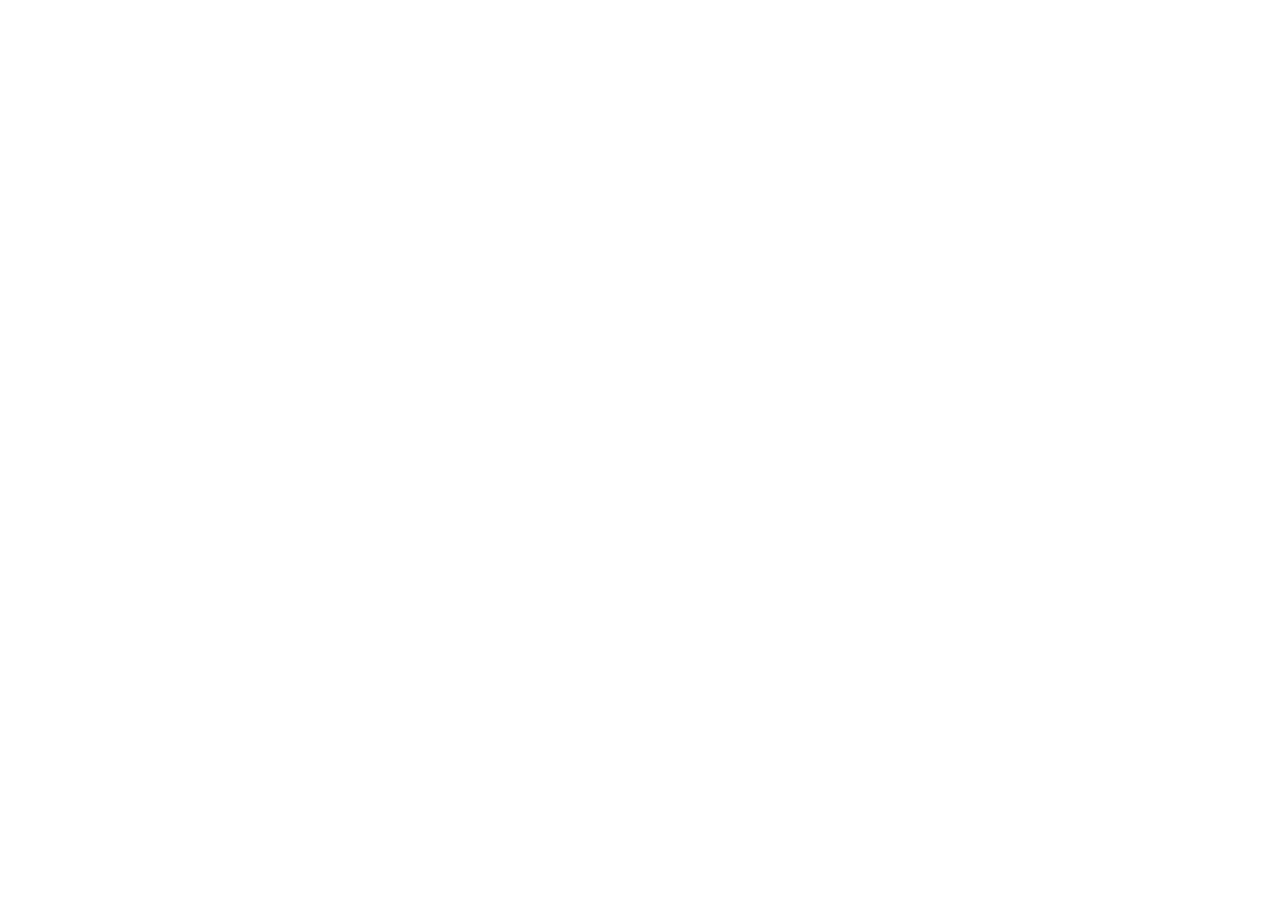
==== index.html @ 5fc15c5f "a a" ====
<!DOCTYPE html>
<html lang="pt-br">
<head>
  <meta charset="UTF-8">
  <meta name="viewport" content="width=device-width, initial-scale=1.0">
  <title>Document</title>
</head>
<body>
 <h1 class="names"></h1>
</body>
</html>
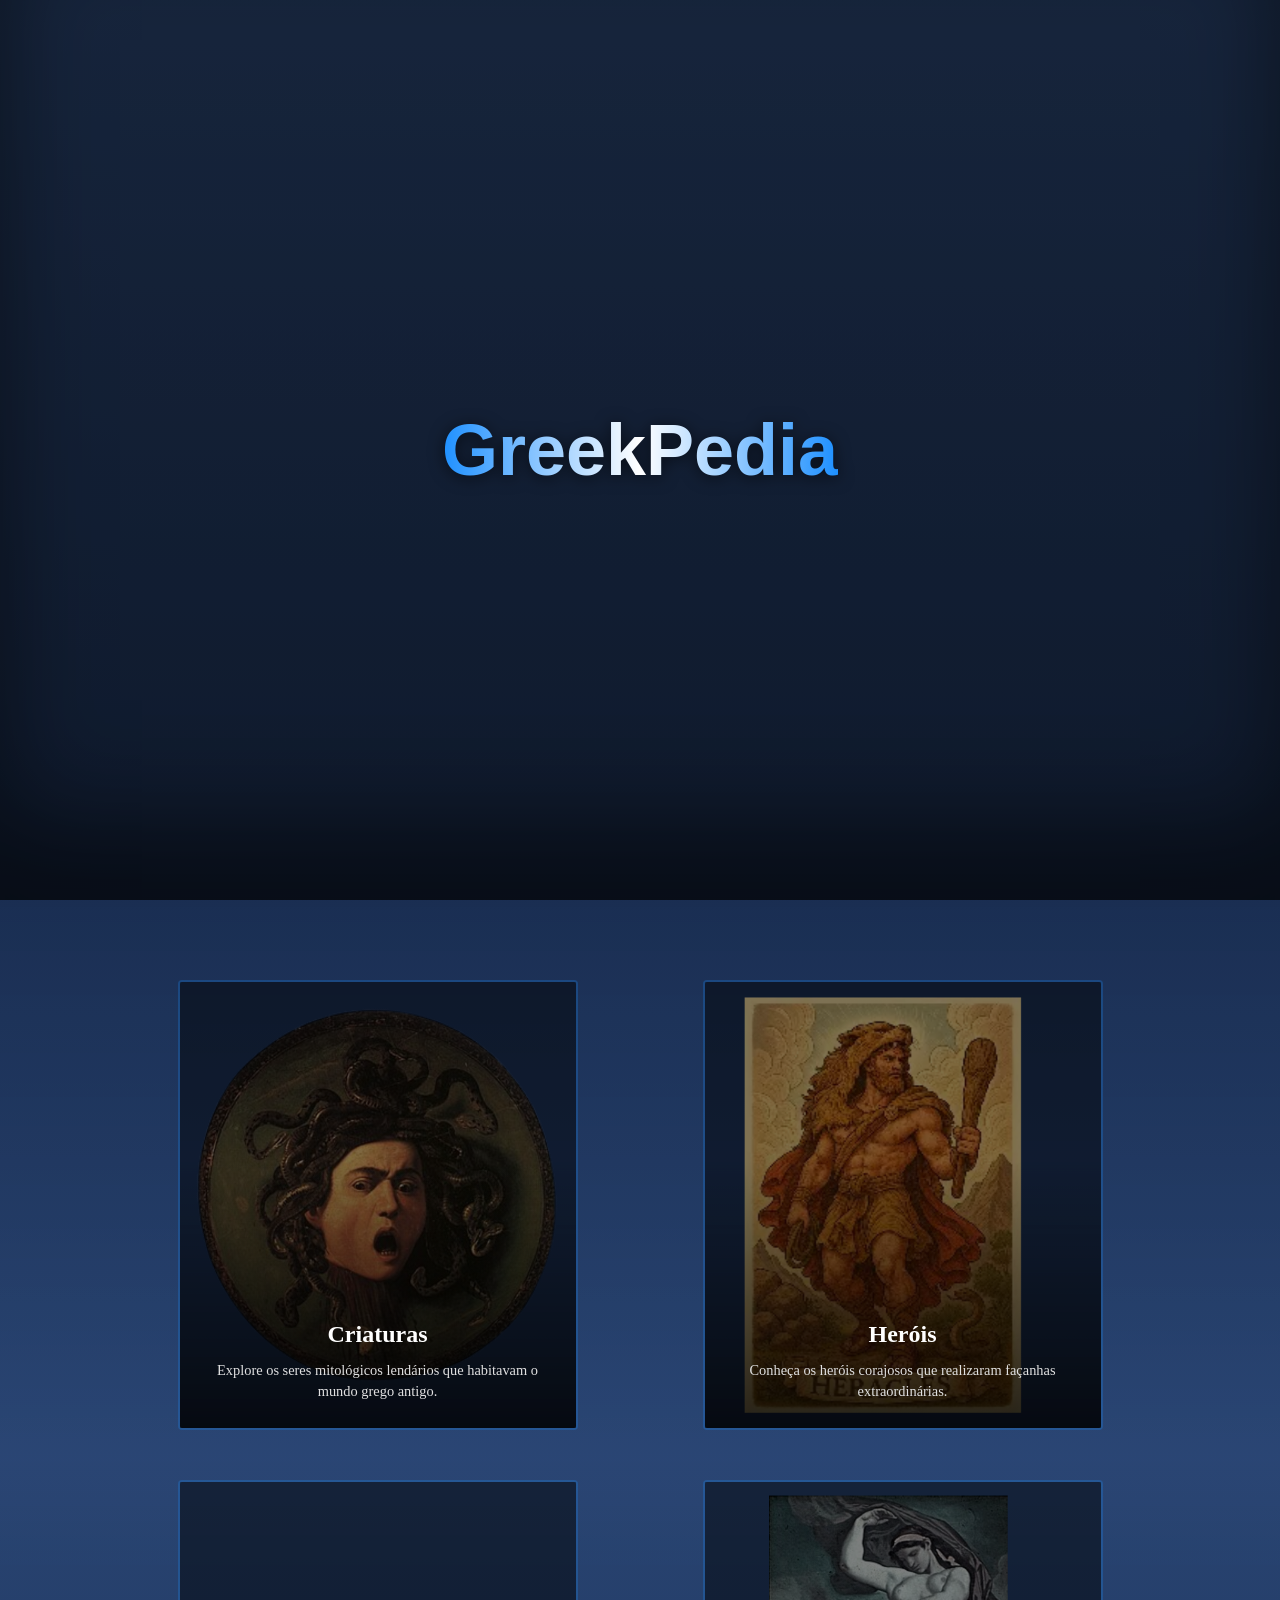
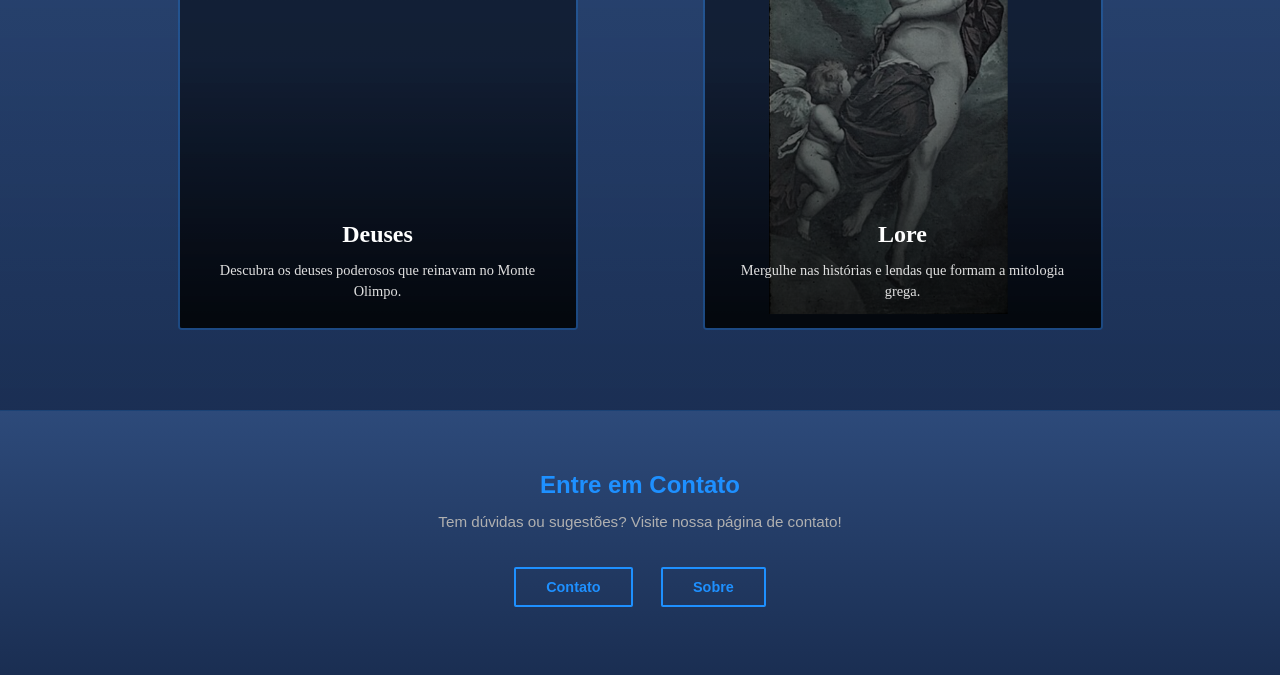
==== commit 688d8b93: "a" ====
--- a/index.html
+++ b/index.html
@@ -3,9 +3,63 @@
 <head>
   <meta charset="UTF-8">
   <meta name="viewport" content="width=device-width, initial-scale=1.0">
-  <title>Document</title>
+  <link rel="stylesheet" href="style.css">
+  <title>GreekPedia - Mitologia Grega</title>
 </head>
 <body>
- <h1 class="names"></h1>
+  <!-- Topo da Página com Imagem de Fundo -->
+  <header class="hero-section">
+    <div class="hero-overlay"></div>
+    <h1 class="hero-title">GreekPedia</h1>
+  </header>
+
+  <!-- Conteúdo Principal - Grade 2x2 -->
+  <main class="main-content">
+    <div class="grid-container">
+      <!-- Criaturas -->
+      <div class="card" style="background-image: linear-gradient(rgba(0, 0, 0, 0.5), rgba(0, 0, 0, 0.5)), url('image/criaturas.png');">
+        <div class="card-content">
+          <h2>Criaturas</h2>
+          <p>Explore os seres mitológicos lendários que habitavam o mundo grego antigo.</p>
+        </div>
+      </div>
+
+      <!-- Heróis -->
+      <div class="card" style="background-image: linear-gradient(rgba(0, 0, 0, 0.5), rgba(0, 0, 0, 0.5)), url('image/herois.png');">
+        <div class="card-content">
+          <h2>Heróis</h2>
+          <p>Conheça os heróis corajosos que realizaram façanhas extraordinárias.</p>
+        </div>
+      </div>
+
+      <!-- Deuses -->
+      <div class="card" style="background-image: linear-gradient(rgba(0, 0, 0, 0.5), rgba(0, 0, 0, 0.5)), url('image/deuses.png');">
+        <div class="card-content">
+          <h2>Deuses</h2>
+          <p>Descubra os deuses poderosos que reinavam no Monte Olimpo.</p>
+        </div>
+      </div>
+
+      <!-- Lore -->
+      <div class="card" style="background-image: linear-gradient(rgba(0, 0, 0, 0.5), rgba(0, 0, 0, 0.5)), url('image/lore.png');">
+        <div class="card-content">
+          <h2>Lore</h2>
+          <p>Mergulhe nas histórias e lendas que formam a mitologia grega.</p>
+        </div>
+      </div>
+    </div>
+  </main>
+
+  <!-- Rodapé -->
+  <footer class="footer" id="contact">
+    <div class="footer-content">
+      <h3>Entre em Contato</h3>
+      <p>Tem dúvidas ou sugestões? Visite nossa página de contato!</p>
+      <a href="contato.html" class="footer-button">Contato</a>
+      <a href="sobre.html" class="footer-button">Sobre</a>
+    </div>
+  </footer>
+
+  <script src="script.js"></script>
 </body>
 </html>
--- a/style.css
+++ b/style.css
@@ -0,0 +1,261 @@
+/* Reset e Configurações Gerais */
+* {
+  margin: 0;
+  padding: 0;
+  box-sizing: border-box;
+}
+
+@import url('https://fonts.googleapis.com/css2?family=Crimson+Text:wght@400;600;700&display=swap');
+
+body {
+  font-family: 'Arial', sans-serif;
+  background: linear-gradient(to bottom, #2d4a7a 0%, #1a2e52 50%, #2d4a7a 100%);
+  color: #ffffff;
+  min-height: 100vh;
+}
+
+/* ========== TOPO DA PÁGINA (Hero Section) ========== */
+.hero-section {
+  position: relative;
+  height: 100vh;
+  width: 100%;
+  overflow: hidden;
+  background: linear-gradient(rgba(0, 0, 0, 0.3), rgba(0, 0, 0, 0.3)), url('image/capa.png') center/cover;
+  background-attachment: fixed;
+  background-size: cover;
+  background-position: center;
+  display: flex;
+  align-items: center;
+  justify-content: center;
+  box-shadow: inset 0 -80px 100px rgba(0, 0, 0, 0.5);
+}
+
+.hero-overlay {
+  position: absolute;
+  top: 0;
+  left: 0;
+  right: 0;
+  bottom: 0;
+  background: rgba(0, 0, 0, 0.3);
+  pointer-events: none;
+  transition: background 0.1s ease;
+}
+
+.hero-title {
+  position: relative;
+  z-index: 1;
+  font-size: 4.5rem;
+  font-weight: bold;
+  text-align: center;
+  background: linear-gradient(90deg, #1e90ff 0%, #ffffff 50%, #1e90ff 100%);
+  -webkit-background-clip: text;
+  -webkit-text-fill-color: transparent;
+  background-clip: text;
+  filter: drop-shadow(0 2px 8px rgba(0, 0, 0, 0.6));
+}
+
+@keyframes fadeInTitle {
+  from {
+    opacity: 0;
+    transform: translateY(20px);
+  }
+  to {
+    opacity: 1;
+    transform: translateY(0);
+  }
+}
+
+/* ========== CONTEÚDO PRINCIPAL (Grid 2x2) ========== */
+.main-content {
+  padding: 80px 20px;
+  background: linear-gradient(to bottom, rgba(26, 46, 82, 0.95) 0%, rgba(45, 74, 122, 0.8) 50%, rgba(26, 46, 82, 0.95) 100%);
+  position: relative;
+  animation: fadeInContent 1s ease 0.3s both;
+}
+
+@keyframes fadeInContent {
+  from {
+    opacity: 0;
+  }
+  to {
+    opacity: 1;
+  }
+}
+
+.grid-container {
+  max-width: 1000px;
+  margin: 0 auto;
+  display: grid;
+  grid-template-columns: repeat(2, 1fr);
+  gap: 50px;
+  justify-items: center;
+  animation: slideUpCards 0.8s ease 0.5s both;
+}
+
+@keyframes slideUpCards {
+  from {
+    opacity: 0;
+    transform: translateY(30px);
+  }
+  to {
+    opacity: 1;
+    transform: translateY(0);
+  }
+}
+
+.card {
+  width: 100%;
+  max-width: 400px;
+  height: 450px;
+  background-size: cover;
+  background-position: center;
+  background-repeat: no-repeat;
+  border: 2px solid rgba(30, 144, 255, 0.25);
+  border-radius: 4px;
+  overflow: hidden;
+  transition: all 0.4s cubic-bezier(0.25, 0.46, 0.45, 0.94);
+  display: flex;
+  align-items: flex-end;
+  justify-content: center;
+  position: relative;
+}
+
+.card:hover {
+  transform: translateY(-8px);
+  border-color: #1e90ff;
+  box-shadow: 0 10px 30px rgba(30, 144, 255, 0.25);
+}
+
+.card::after {
+  content: '';
+  position: absolute;
+  top: 0;
+  left: 0;
+  right: 0;
+  bottom: 0;
+  background: linear-gradient(to bottom, transparent 40%, rgba(0, 0, 0, 0.7) 100%);
+  pointer-events: none;
+}
+
+.card-content {
+  padding: 25px;
+  display: flex;
+  flex-direction: column;
+  align-items: center;
+  text-align: center;
+  position: relative;
+  z-index: 1;
+}
+
+.card-content h2 {
+  font-size: 1.5rem;
+  margin-bottom: 12px;
+  color: #ffffff;
+  font-family: 'Crimson Text', serif;
+  font-weight: 700;
+}
+
+.card-content p {
+  font-size: 0.9rem;
+  color: #e0e0e0;
+  margin-bottom: 0;
+  line-height: 1.5;
+  font-family: 'Crimson Text', serif;
+  /* ← ÁREA SINALIZADA PARA ALTERAR DESCRIÇÃO */
+}
+
+/* ========== RODAPÉ ========== */
+.footer {
+  background: linear-gradient(to bottom, #2d4a7a, #1a2e52);
+  padding: 60px 20px;
+  text-align: center;
+  border-top: 1px solid rgba(30, 144, 255, 0.2);
+}
+
+.footer-content {
+  max-width: 800px;
+  margin: 0 auto;
+}
+
+.footer-content h3 {
+  font-size: 1.5rem;
+  margin-bottom: 12px;
+  color: #1e90ff;
+}
+
+.footer-content p {
+  font-size: 0.95rem;
+  color: #b0b0b0;
+  margin-bottom: 25px;
+  line-height: 1.5;
+}
+
+.footer-button {
+  display: inline-block;
+  padding: 10px 30px;
+  margin: 8px 12px;
+  background: transparent;
+  color: #1e90ff;
+  text-decoration: none;
+  border: 2px solid #1e90ff;
+  border-radius: 2px;
+  transition: all 0.3s ease;
+  font-weight: bold;
+  font-size: 0.9rem;
+}
+
+.footer-button:hover {
+  background: #1e90ff;
+  color: #ffffff;
+  box-shadow: 0 0 12px rgba(30, 144, 255, 0.4);
+}
+
+/* ========== RESPONSIVO ========== */
+@media (max-width: 900px) {
+  .grid-container {
+    grid-template-columns: 1fr;
+    gap: 40px;
+  }
+
+  .hero-title {
+    font-size: 3rem;
+  }
+
+  .card {
+    max-width: 100%;
+  }
+}
+
+@media (max-width: 600px) {
+  .hero-section {
+    height: 100vh;
+  }
+
+  .hero-title {
+    font-size: 2.2rem;
+  }
+
+  .card {
+    height: 350px;
+    max-width: 100%;
+  }
+
+  .card-content h2 {
+    font-size: 1.2rem;
+  }
+
+  .card-content p {
+    font-size: 0.85rem;
+  }
+
+  .footer-content h3 {
+    font-size: 1.2rem;
+  }
+
+  .footer-button {
+    display: block;
+    width: 100%;
+    max-width: 250px;
+    margin: 8px auto;
+  }
+}
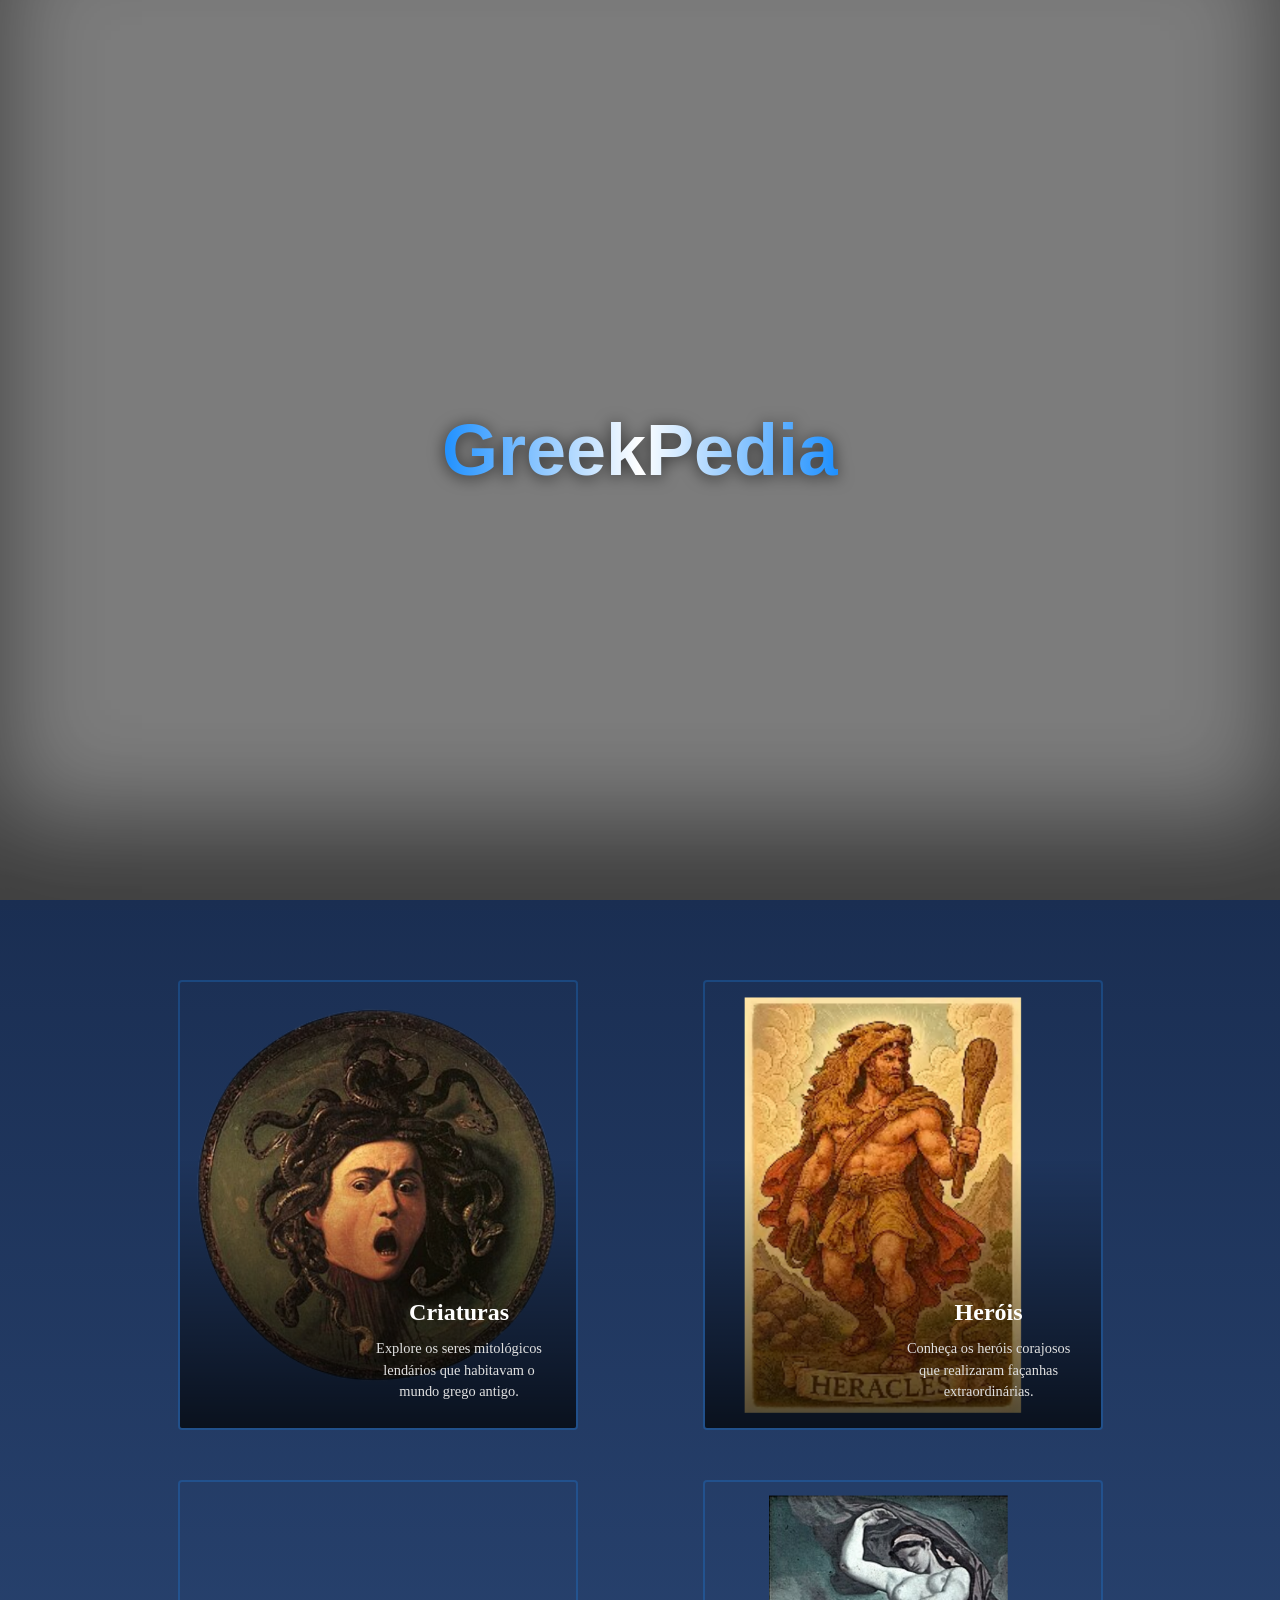
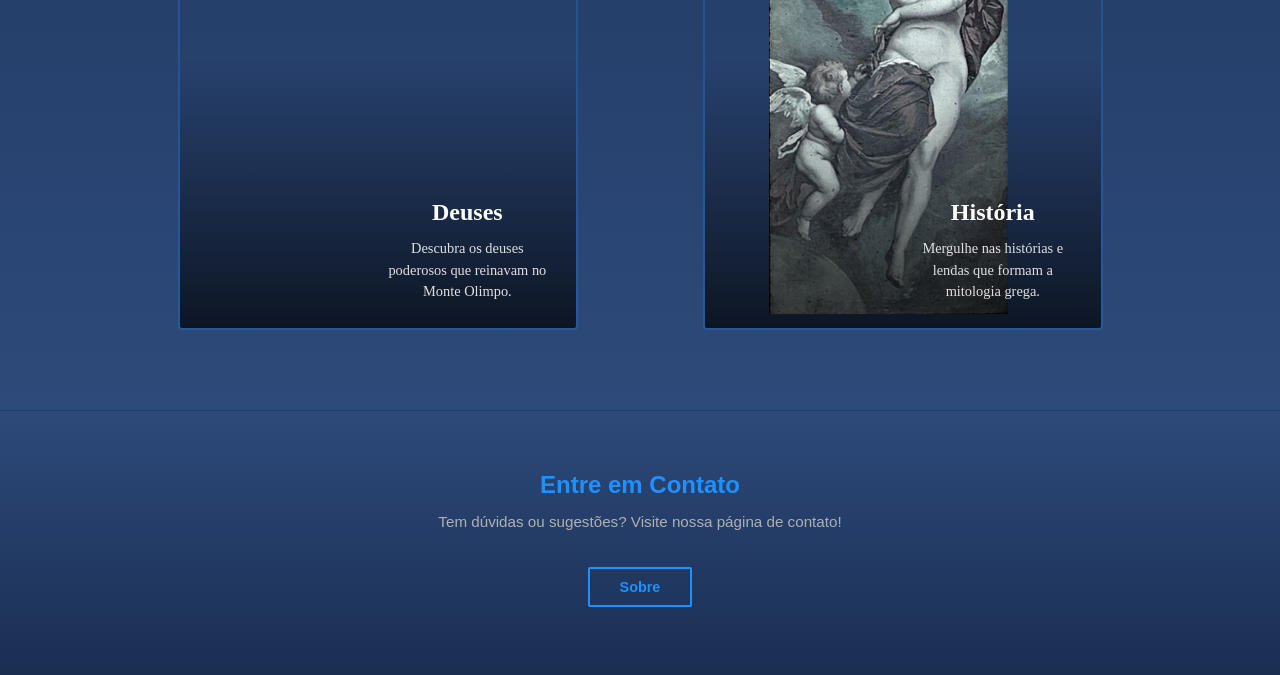
==== commit 6fa11374: "FinalVersion" ====
--- a/index.html
+++ b/index.html
@@ -5,6 +5,19 @@
   <meta name="viewport" content="width=device-width, initial-scale=1.0">
   <link rel="stylesheet" href="style.css">
   <title>GreekPedia - Mitologia Grega</title>
+  <style>
+    /* Remove a cor padrão dos links */
+    a {
+      color: inherit; /* herda a cor do elemento pai */
+      text-decoration: none; /* remove o sublinhado */
+    }
+
+    /* Opcional: definir comportamento ao passar o mouse */
+    a:hover {
+      color: rgb(29, 16, 204); /* muda a cor ao passar o mouse */
+      text-decoration: underline; /* adiciona sublinhado */
+    }
+  </style>
 </head>
 <body>
   <!-- Topo da Página com Imagem de Fundo -->
@@ -17,23 +30,26 @@
   <main class="main-content">
     <div class="grid-container">
       <!-- Criaturas -->
-      <div class="card" style="background-image: linear-gradient(rgba(0, 0, 0, 0.5), rgba(0, 0, 0, 0.5)), url('image/criaturas.png');">
+      <div class="card" style="background-image: url('image/criaturas.png');">
+        <a href="Criaturas/criaturas.html" class="card-link"></a>
         <div class="card-content">
-          <h2>Criaturas</h2>
+          <h2>Criaturas</h2>  
           <p>Explore os seres mitológicos lendários que habitavam o mundo grego antigo.</p>
         </div>
       </div>
 
       <!-- Heróis -->
-      <div class="card" style="background-image: linear-gradient(rgba(0, 0, 0, 0.5), rgba(0, 0, 0, 0.5)), url('image/herois.png');">
+      <div class="card" style="background-image: url('image/herois.png');">
+        <a href="Heróis/herois.html" class="card-link"></a>
         <div class="card-content">
-          <h2>Heróis</h2>
+          <h2>Heróis</h2>    
           <p>Conheça os heróis corajosos que realizaram façanhas extraordinárias.</p>
         </div>
       </div>
 
       <!-- Deuses -->
-      <div class="card" style="background-image: linear-gradient(rgba(0, 0, 0, 0.5), rgba(0, 0, 0, 0.5)), url('image/deuses.png');">
+      <div class="card" style="background-image: url('image/deuses.png');">
+        <a href="Deuses/deuses.html" class="card-link"></a>
         <div class="card-content">
           <h2>Deuses</h2>
           <p>Descubra os deuses poderosos que reinavam no Monte Olimpo.</p>
@@ -41,9 +57,10 @@
       </div>
 
       <!-- Lore -->
-      <div class="card" style="background-image: linear-gradient(rgba(0, 0, 0, 0.5), rgba(0, 0, 0, 0.5)), url('image/lore.png');">
+      <div class="card" style="background-image: url('image/lore.png');">
+        <a href="Lore/lore.html" class="card-link"></a>
         <div class="card-content">
-          <h2>Lore</h2>
+          <h2>História</h2>
           <p>Mergulhe nas histórias e lendas que formam a mitologia grega.</p>
         </div>
       </div>
@@ -55,7 +72,6 @@
     <div class="footer-content">
       <h3>Entre em Contato</h3>
       <p>Tem dúvidas ou sugestões? Visite nossa página de contato!</p>
-      <a href="contato.html" class="footer-button">Contato</a>
       <a href="sobre.html" class="footer-button">Sobre</a>
     </div>
   </footer>
--- a/style.css
+++ b/style.css
@@ -9,7 +9,6 @@
 
 body {
   font-family: 'Arial', sans-serif;
-  background: linear-gradient(to bottom, #2d4a7a 0%, #1a2e52 50%, #2d4a7a 100%);
   color: #ffffff;
   min-height: 100vh;
 }
@@ -43,7 +42,6 @@
 
 .hero-title {
   position: relative;
-  z-index: 1;
   font-size: 4.5rem;
   font-weight: bold;
   text-align: center;
@@ -68,7 +66,7 @@
 /* ========== CONTEÚDO PRINCIPAL (Grid 2x2) ========== */
 .main-content {
   padding: 80px 20px;
-  background: linear-gradient(to bottom, rgba(26, 46, 82, 0.95) 0%, rgba(45, 74, 122, 0.8) 50%, rgba(26, 46, 82, 0.95) 100%);
+  background: linear-gradient(to bottom, #1a2e52, #2d4a7a);
   position: relative;
   animation: fadeInContent 1s ease 0.3s both;
 }
@@ -119,7 +117,13 @@
   justify-content: center;
   position: relative;
 }
-
+.card-link {
+  display: block;       /* faz o link ocupar toda a área */
+  width: 100%;
+  height: 100%;
+  color: inherit;       /* herda a cor do texto */
+  text-decoration: none; /* remove sublinhado */
+}
 .card:hover {
   transform: translateY(-8px);
   border-color: #1e90ff;
